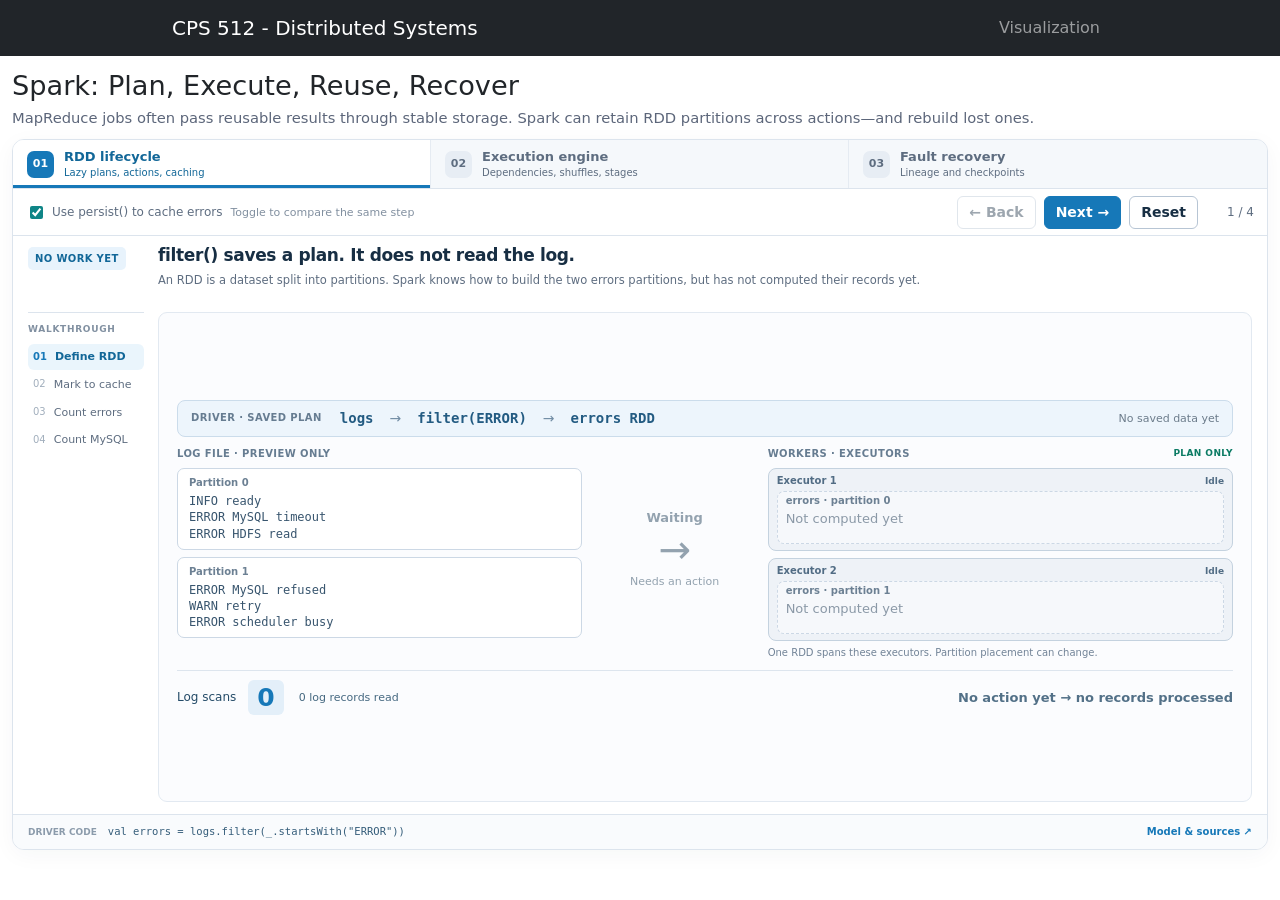
==== visualizations/spark.html @ 66d53136 "created viz for Spark" ====
<!doctype html>
<html lang="en">
<head>
  <meta charset="utf-8">
  <meta name="viewport" content="width=device-width, initial-scale=1">
  <meta name="description" content="Explore Spark RDDs, lazy execution, caching, shuffles, stage scheduling, and lineage recovery.">
  <title>CPS 512 - Distributed Systems - Spark</title>
  <link href="../css/style.css" rel="stylesheet" type="text/css">
  <script src="../js/spark-model.js?v=4" defer></script>
  <script src="../js/spark-animation.js?v=8" defer></script>
  <style>
    body { padding-top:60px; }
    main.container-wide { max-width:1440px; }
    .spark-page { margin:10px 0 0; }
    .spark-page h1 { font-size:1.7rem; margin:0 0 4px; }
    .spark-intro { margin:0 0 10px; color:#5c667a; font-size:.92rem; }
  </style>
</head>
<body>
  <nav class="navbar fixed-top navbar-expand navbar-dark bg-dark">
    <div class="container">
      <a class="navbar-brand mb-0 h1" href="../index.html">CPS 512 - Distributed Systems</a>
      <ul class="navbar-nav"><li class="nav-item"><a class="nav-link" href="../visualization.html">Visualization</a></li></ul>
    </div>
  </nav>
  <main class="container container-wide">
    <div class="spark-page">
      <h1>Spark: Plan, Execute, Reuse, Recover</h1>
      <p class="spark-intro">MapReduce jobs often pass reusable results through stable storage. Spark can retain RDD partitions across actions—and rebuild lost ones.</p>
      <spark-rdd-lab></spark-rdd-lab>
      <noscript><div class="alert alert-warning">This visualization requires JavaScript.</div></noscript>
    </div>
  </main>
</body>
</html>
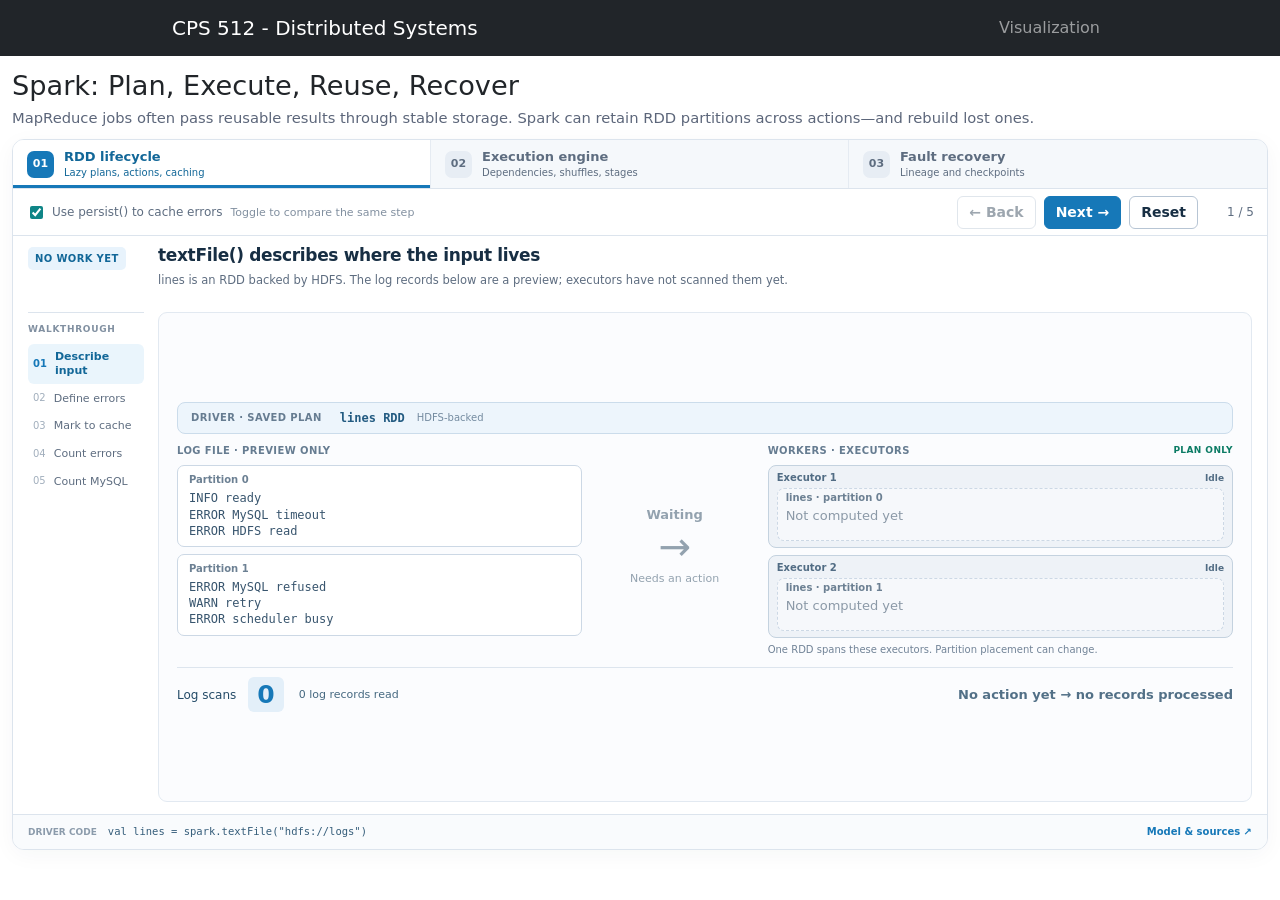
==== commit cee4cd0d: "added a filter() step to Spark viz that creates RDD but does not set off execution" ====
--- a/visualizations/spark.html
+++ b/visualizations/spark.html
@@ -6,8 +6,8 @@
   <meta name="description" content="Explore Spark RDDs, lazy execution, caching, shuffles, stage scheduling, and lineage recovery.">
   <title>CPS 512 - Distributed Systems - Spark</title>
   <link href="../css/style.css" rel="stylesheet" type="text/css">
-  <script src="../js/spark-model.js?v=4" defer></script>
-  <script src="../js/spark-animation.js?v=8" defer></script>
+  <script src="../js/spark-model.js?v=6" defer></script>
+  <script src="../js/spark-animation.js?v=11" defer></script>
   <style>
     body { padding-top:60px; }
     main.container-wide { max-width:1440px; }
